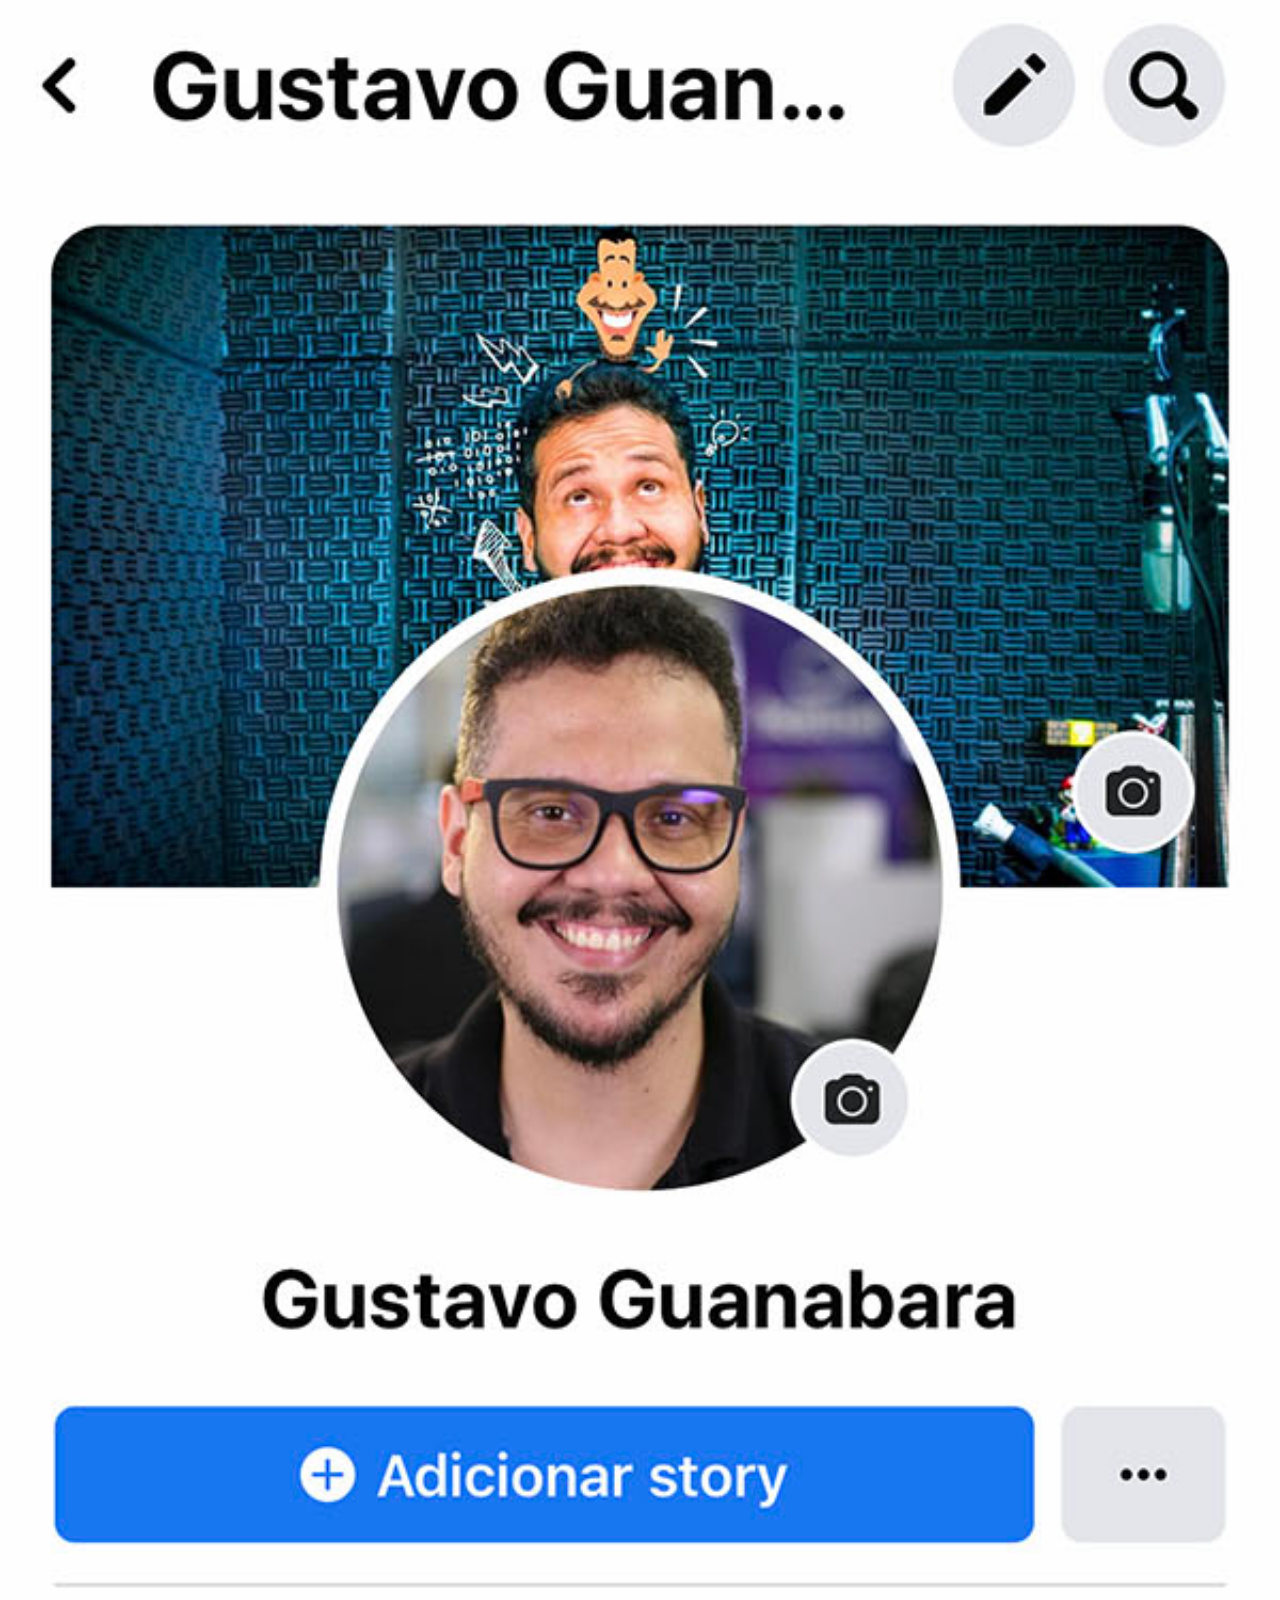
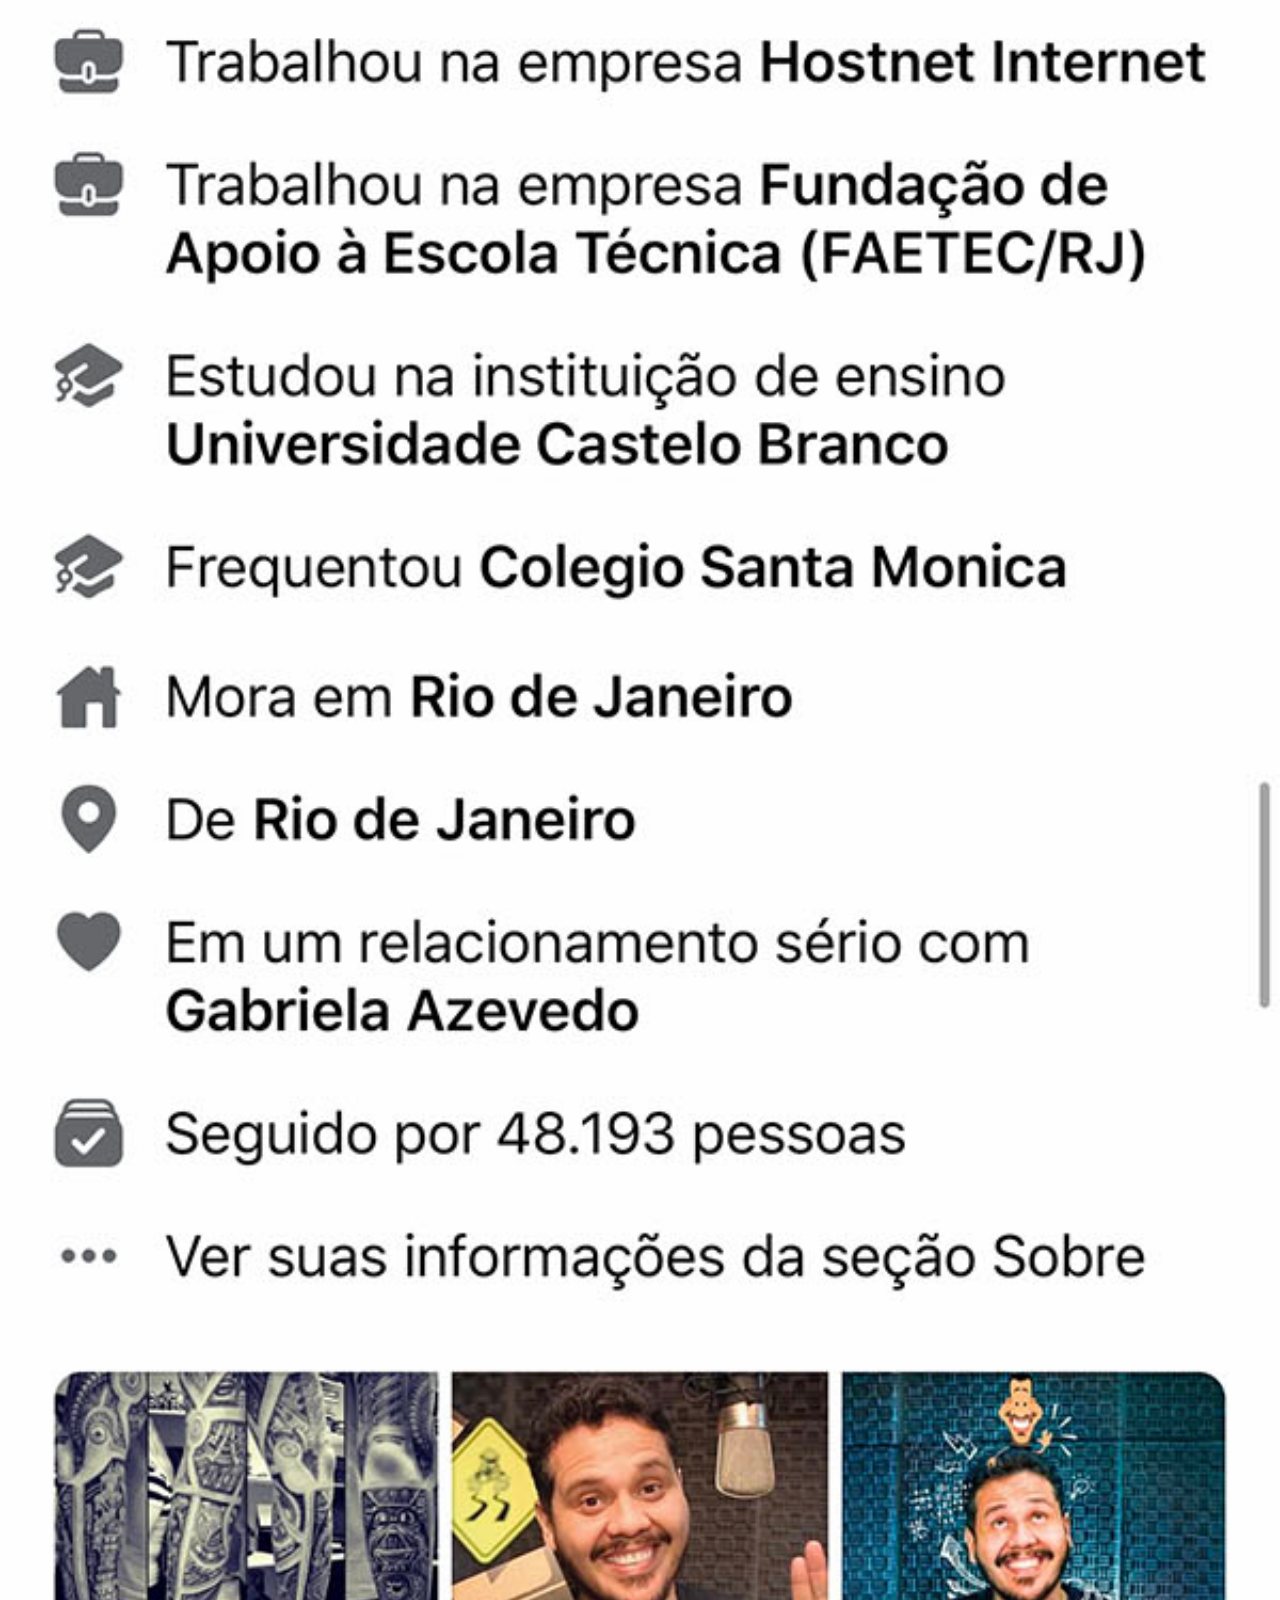
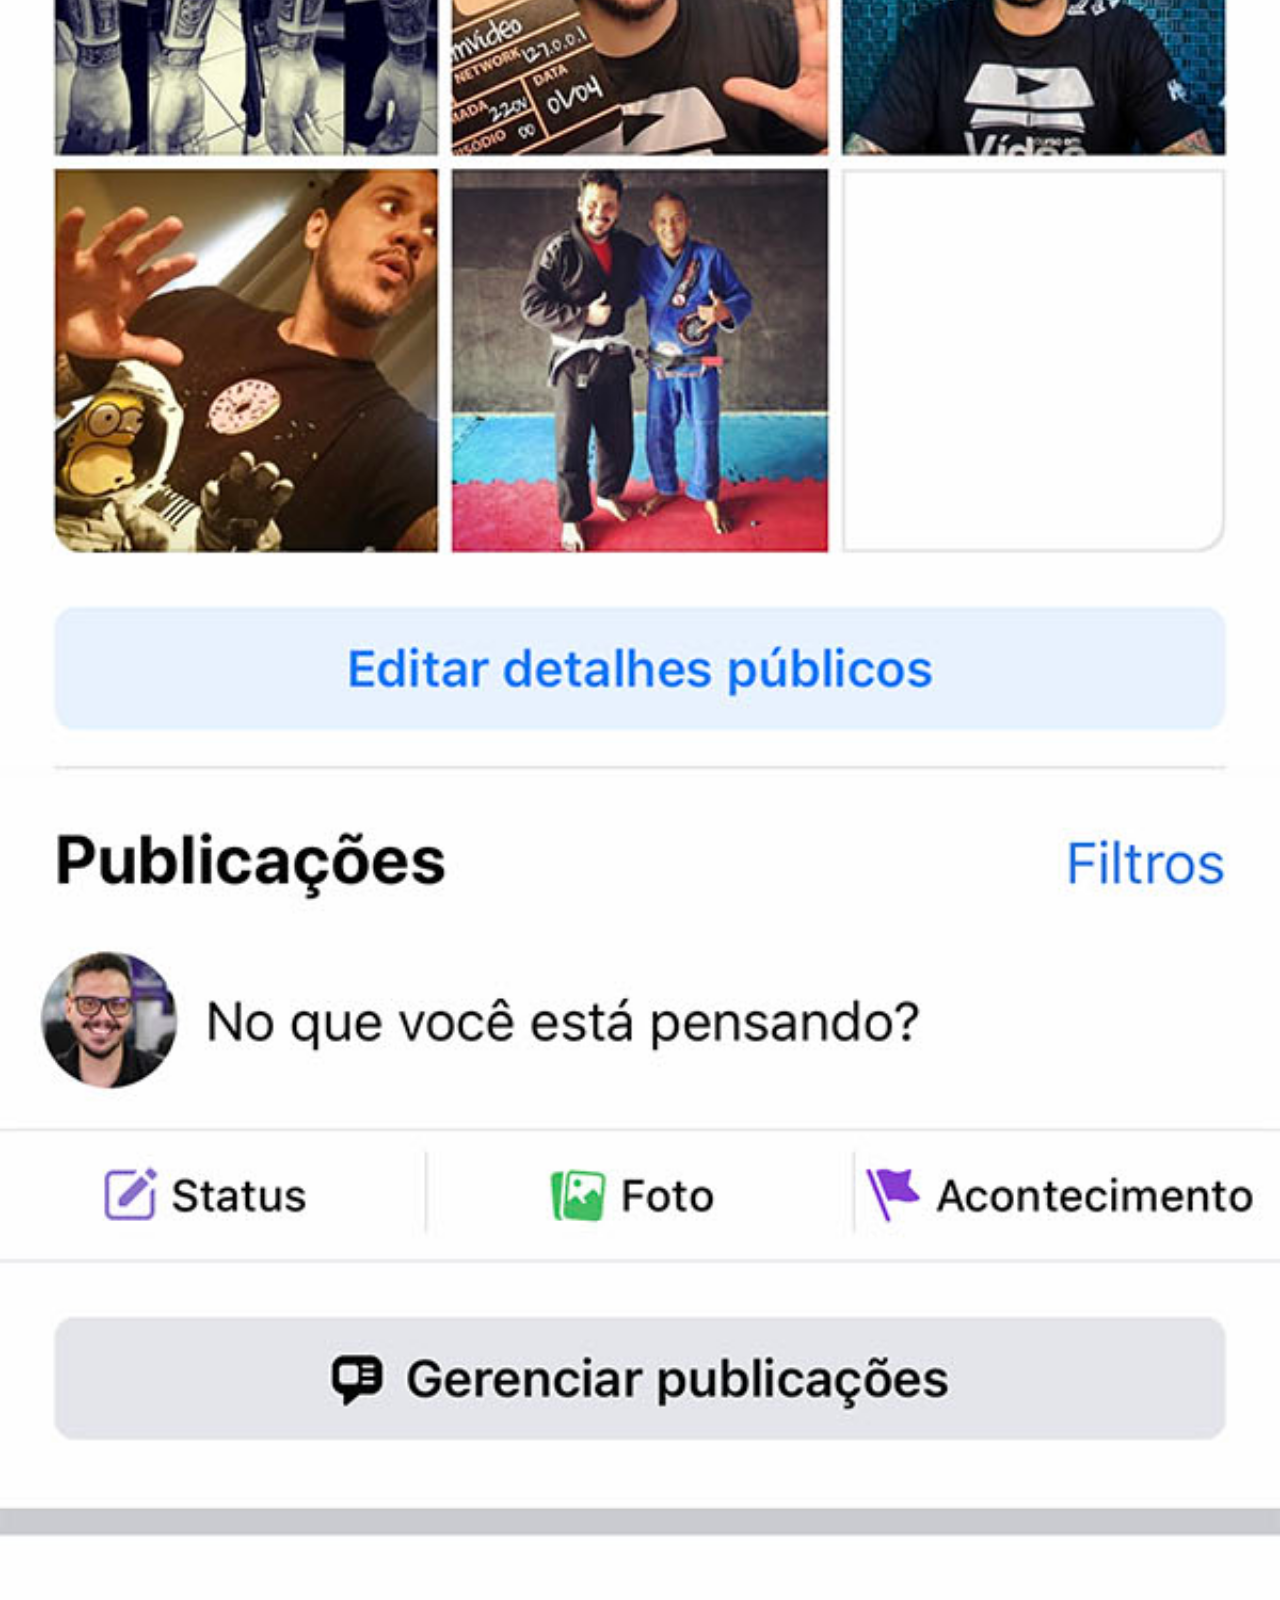
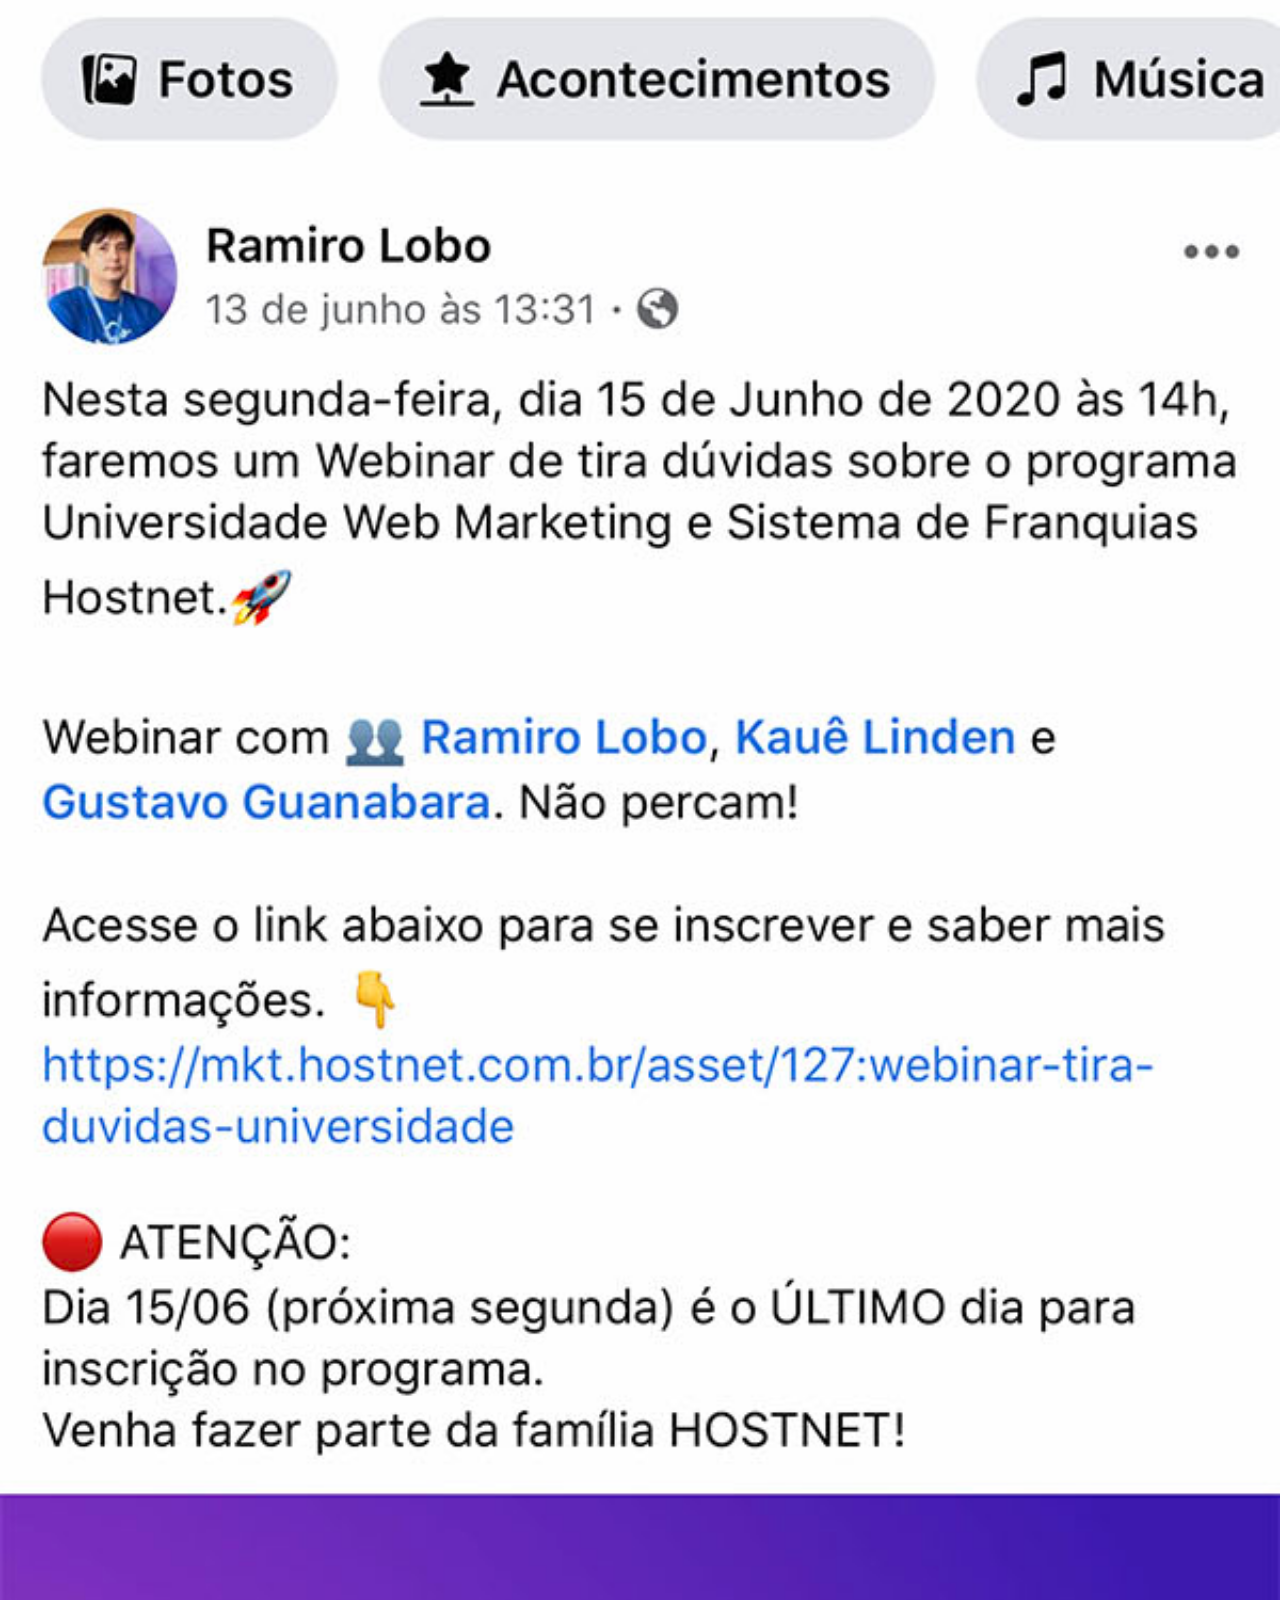
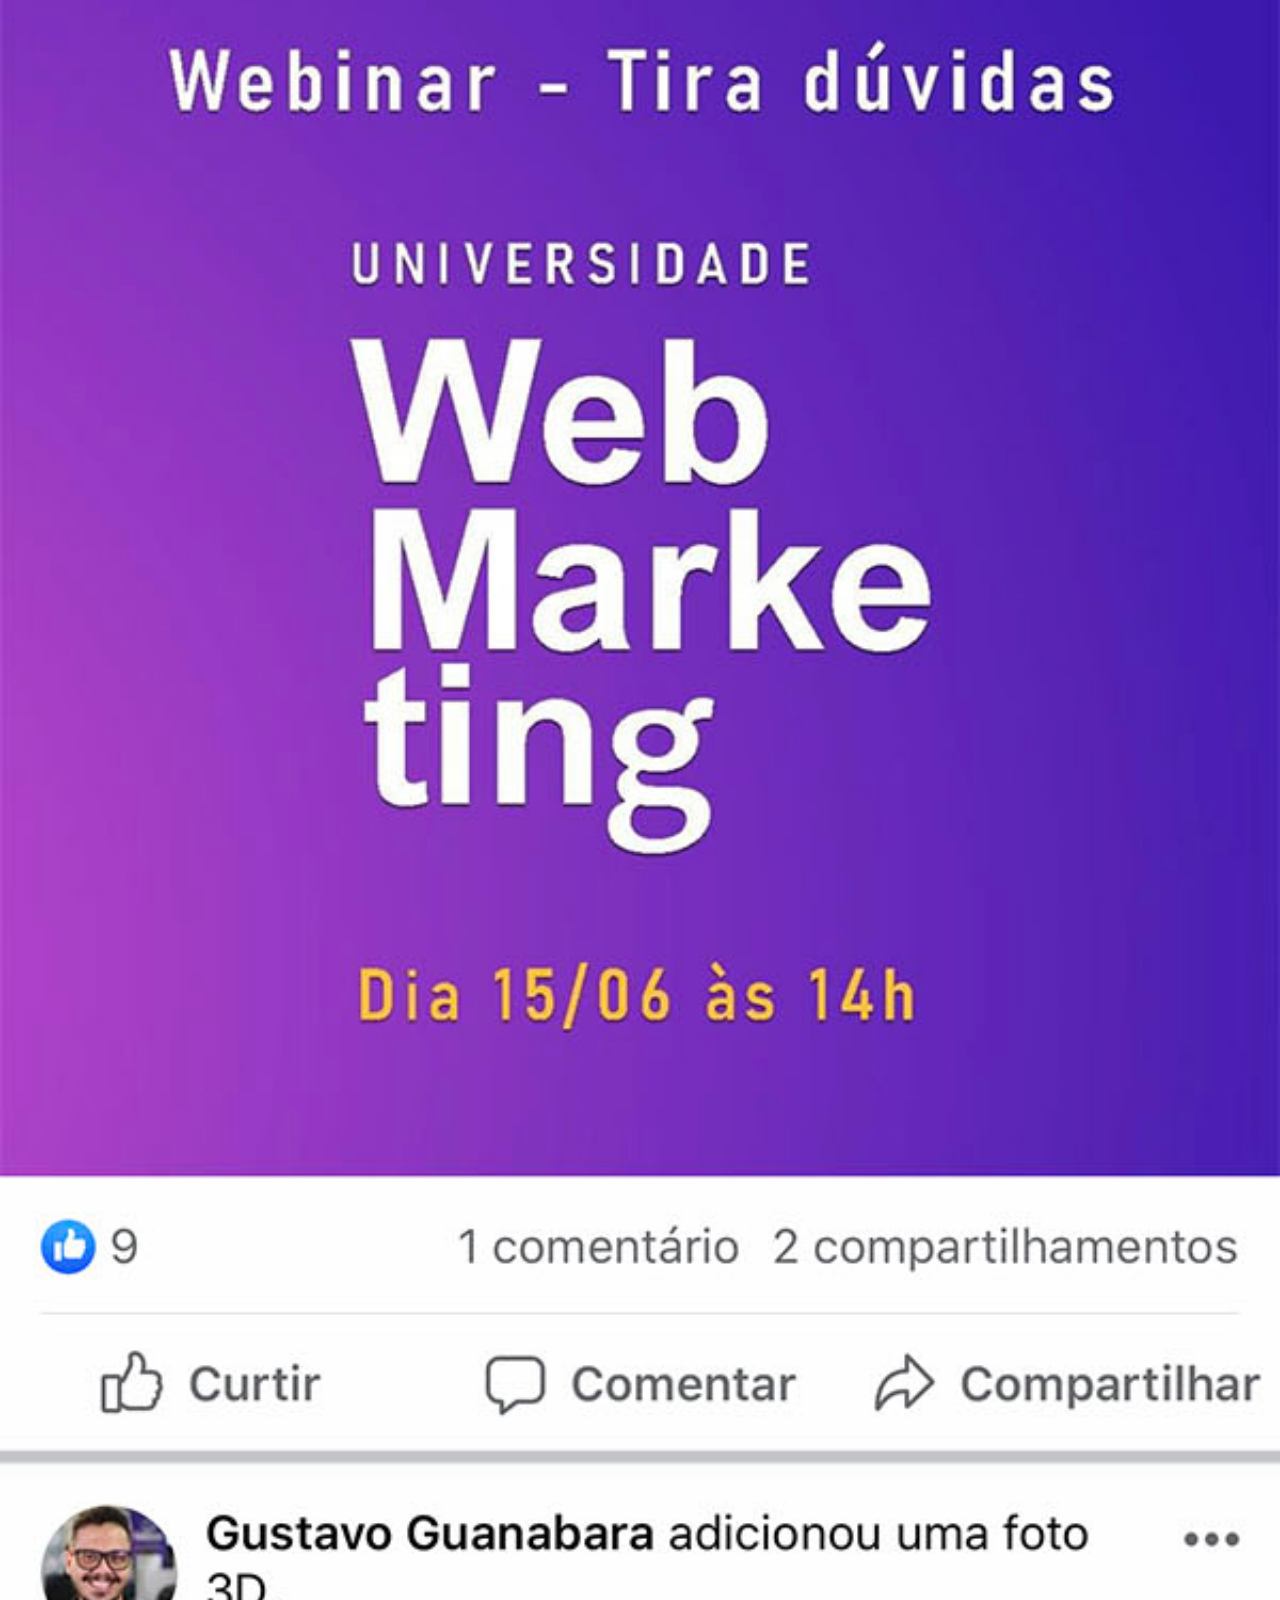
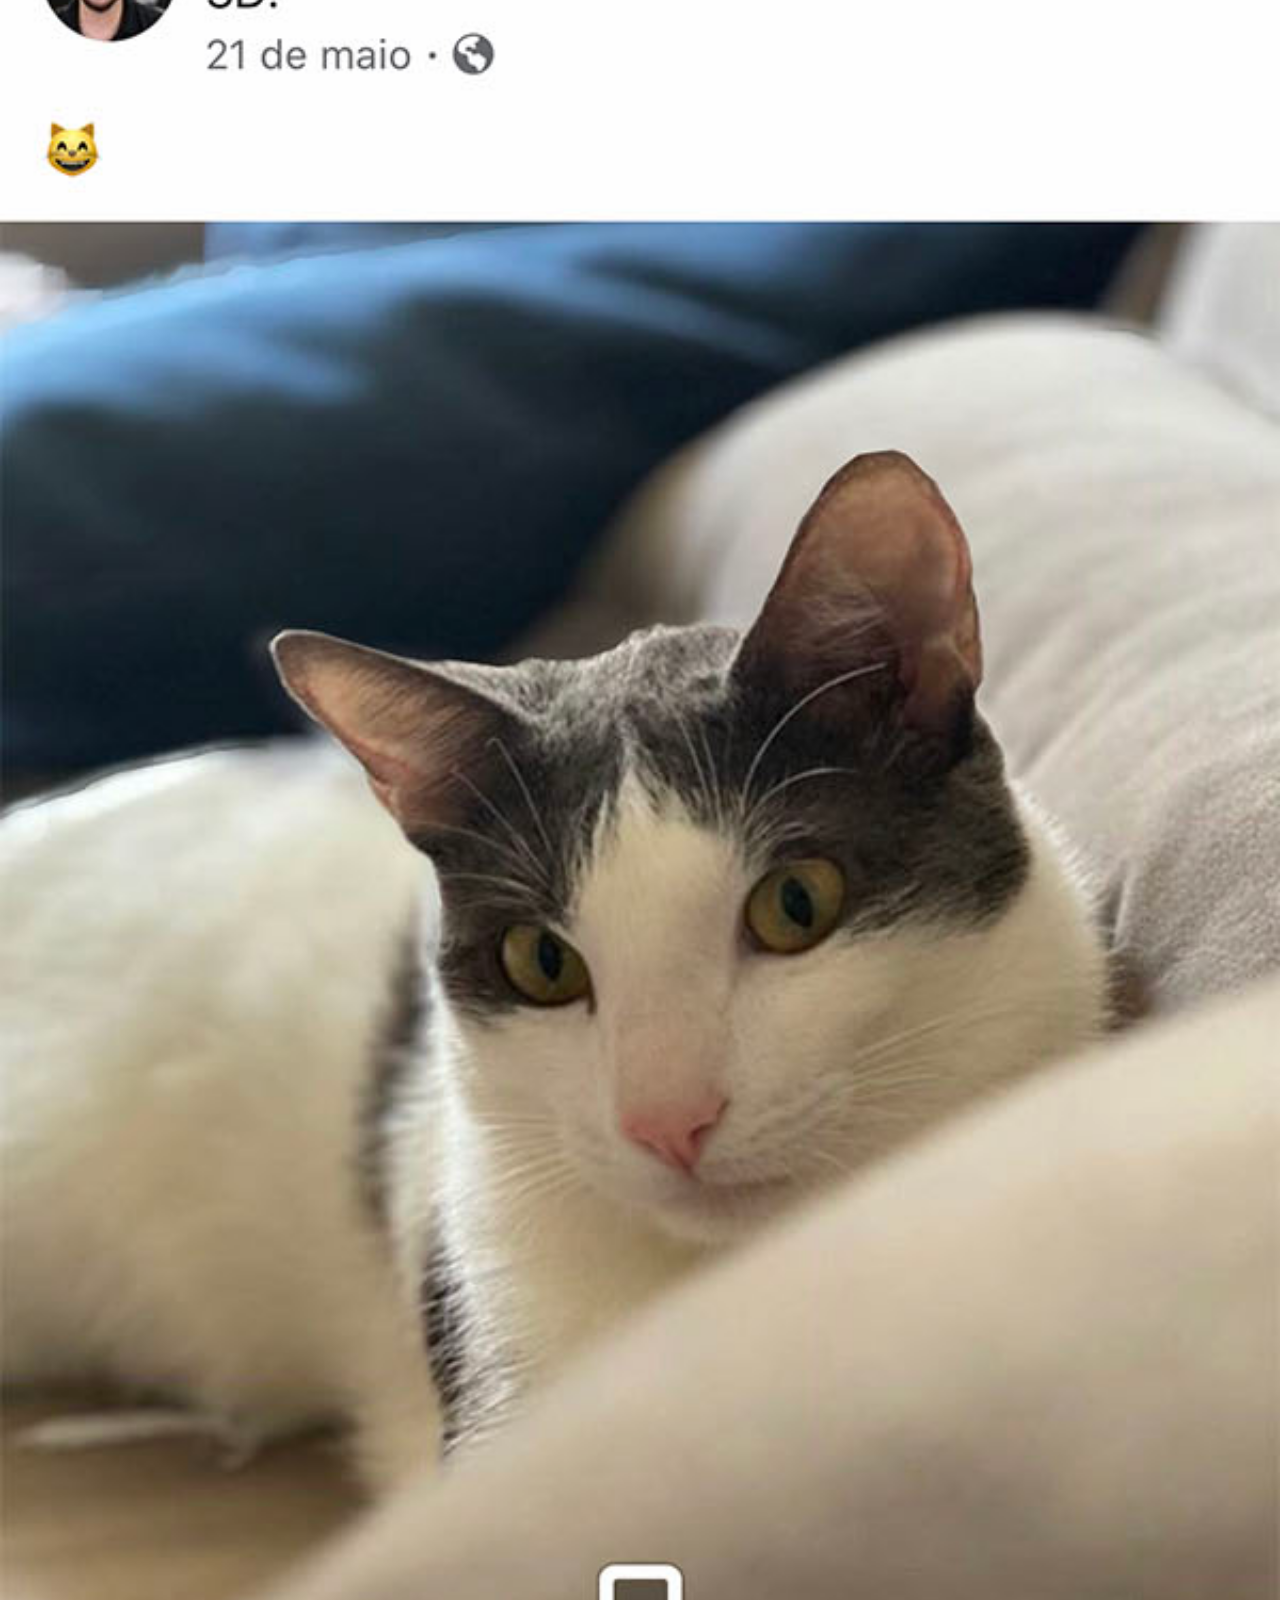
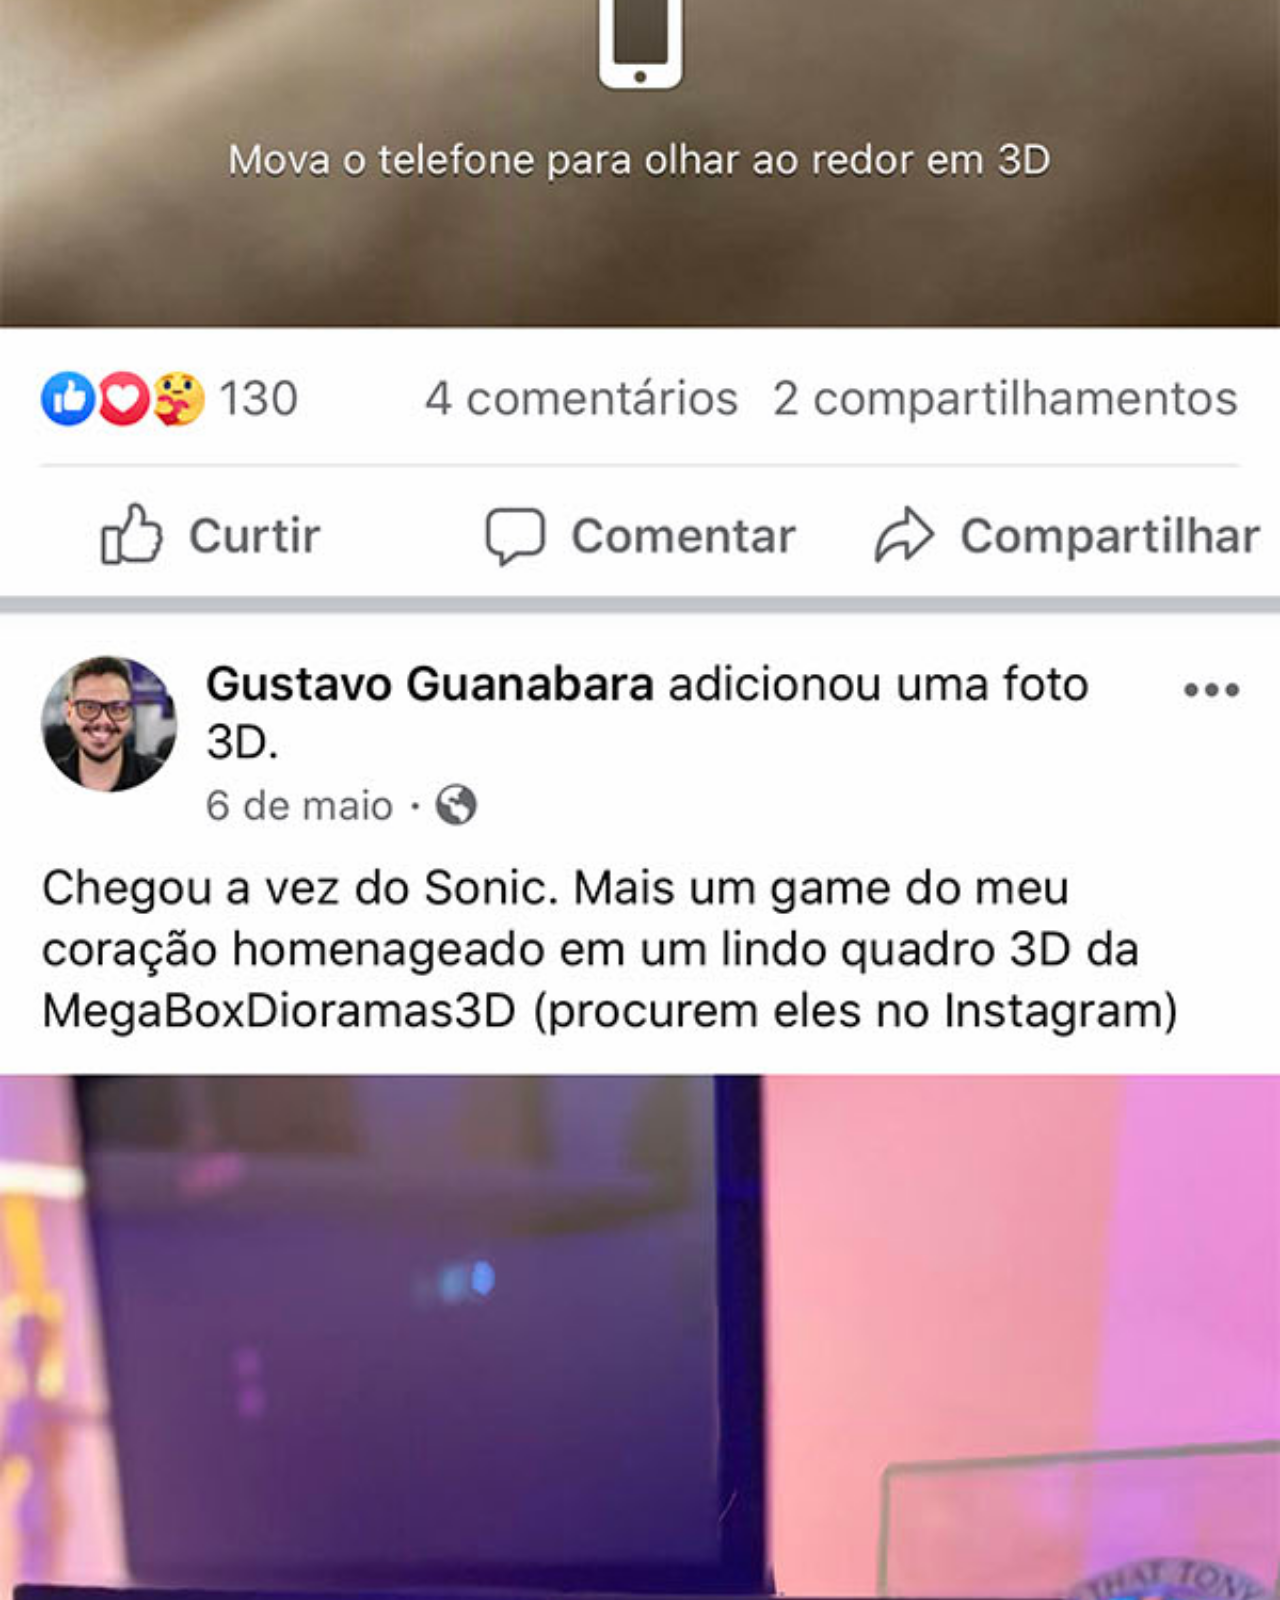
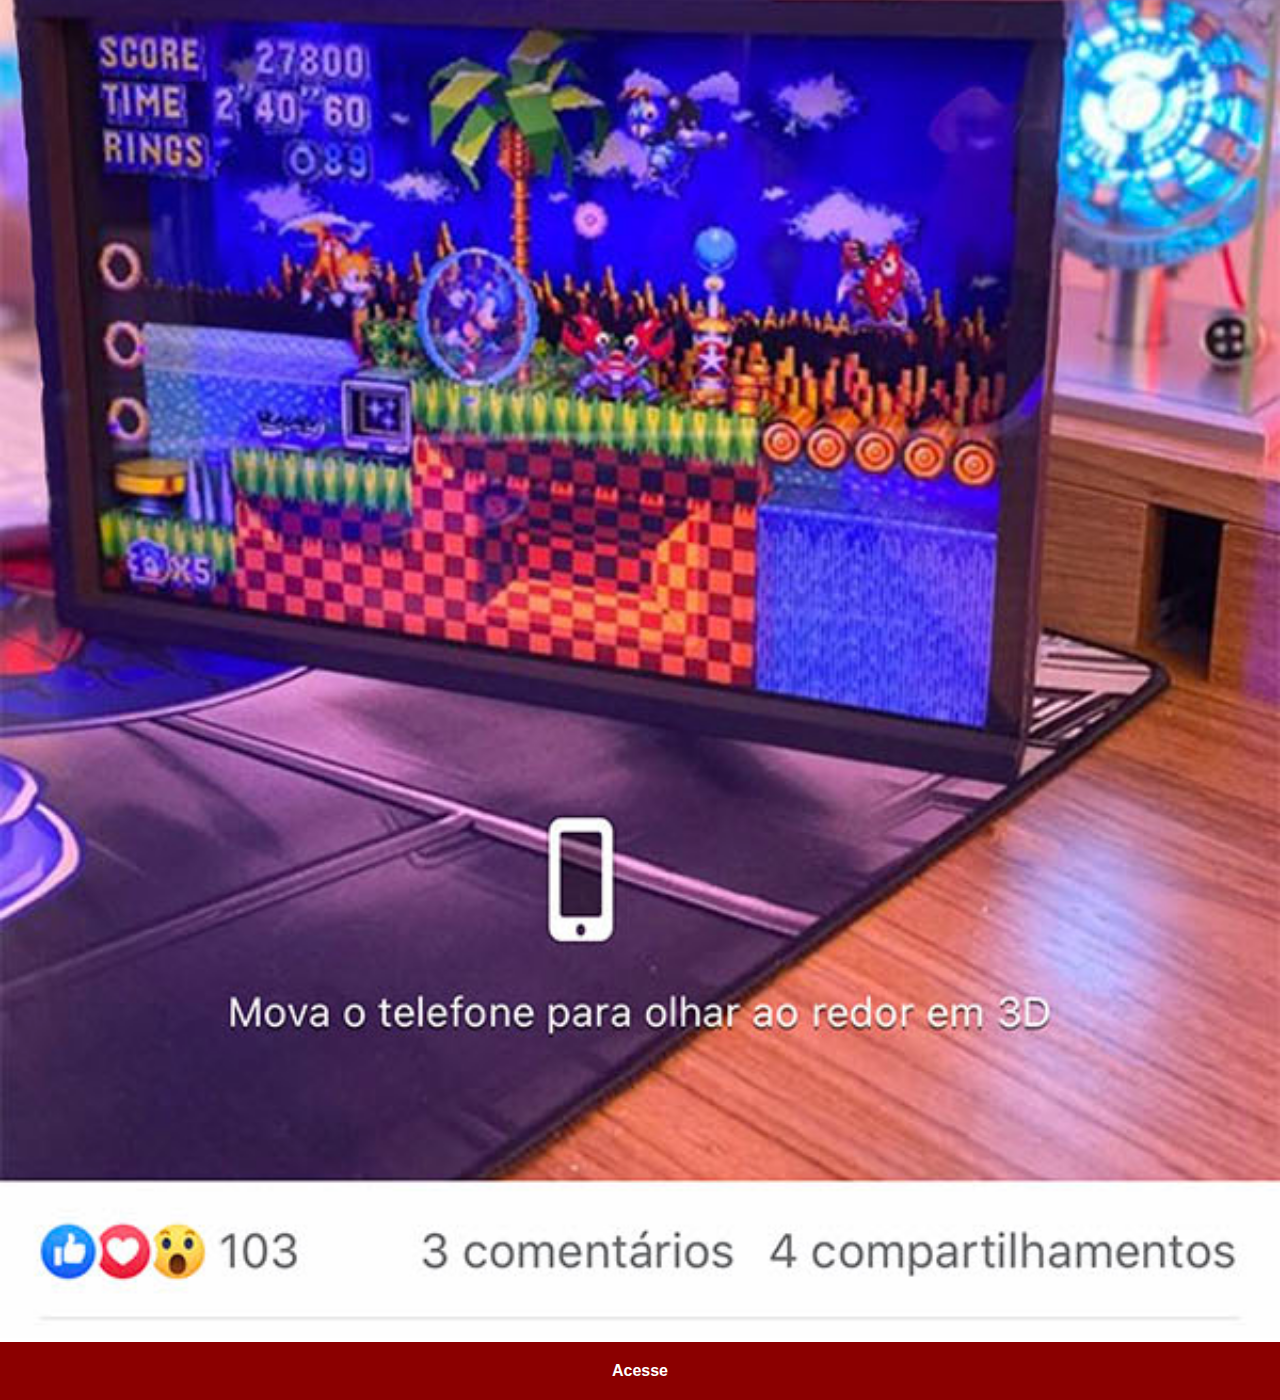
==== facebook.html @ bf7333f2 "Projeto base finalizado" ====
<!DOCTYPE html>
<html lang="pt-br">
<head>
    <meta charset="UTF-8">
    <meta name="viewport" content="width=device-width, initial-scale=1.0">
    <title>Facebook</title>
    <link rel="stylesheet" href="estilos/pagina.css">
</head>
<body>
    <img src="imagens/tela-facebook.jpg" alt="Facebook">
    <a href="https://www.facebook.com" target="_blank">Acesse</a>
</body>
</html>
---- estilos/pagina.css ----
@charset "UTF-8";

*{
margin: 0px;
padding: 0px;
font-family: arial;
}
::-webkit-scrollbar{
width: 0px;
height: 0px;
}
img{
width: 100vw;
}
a{
display: block;
background-color: darkred;
padding: 20px;
text-decoration: none;
font-weight: bold;
color: white;
text-align: center;
}
a:hover{
background-color: red;
}
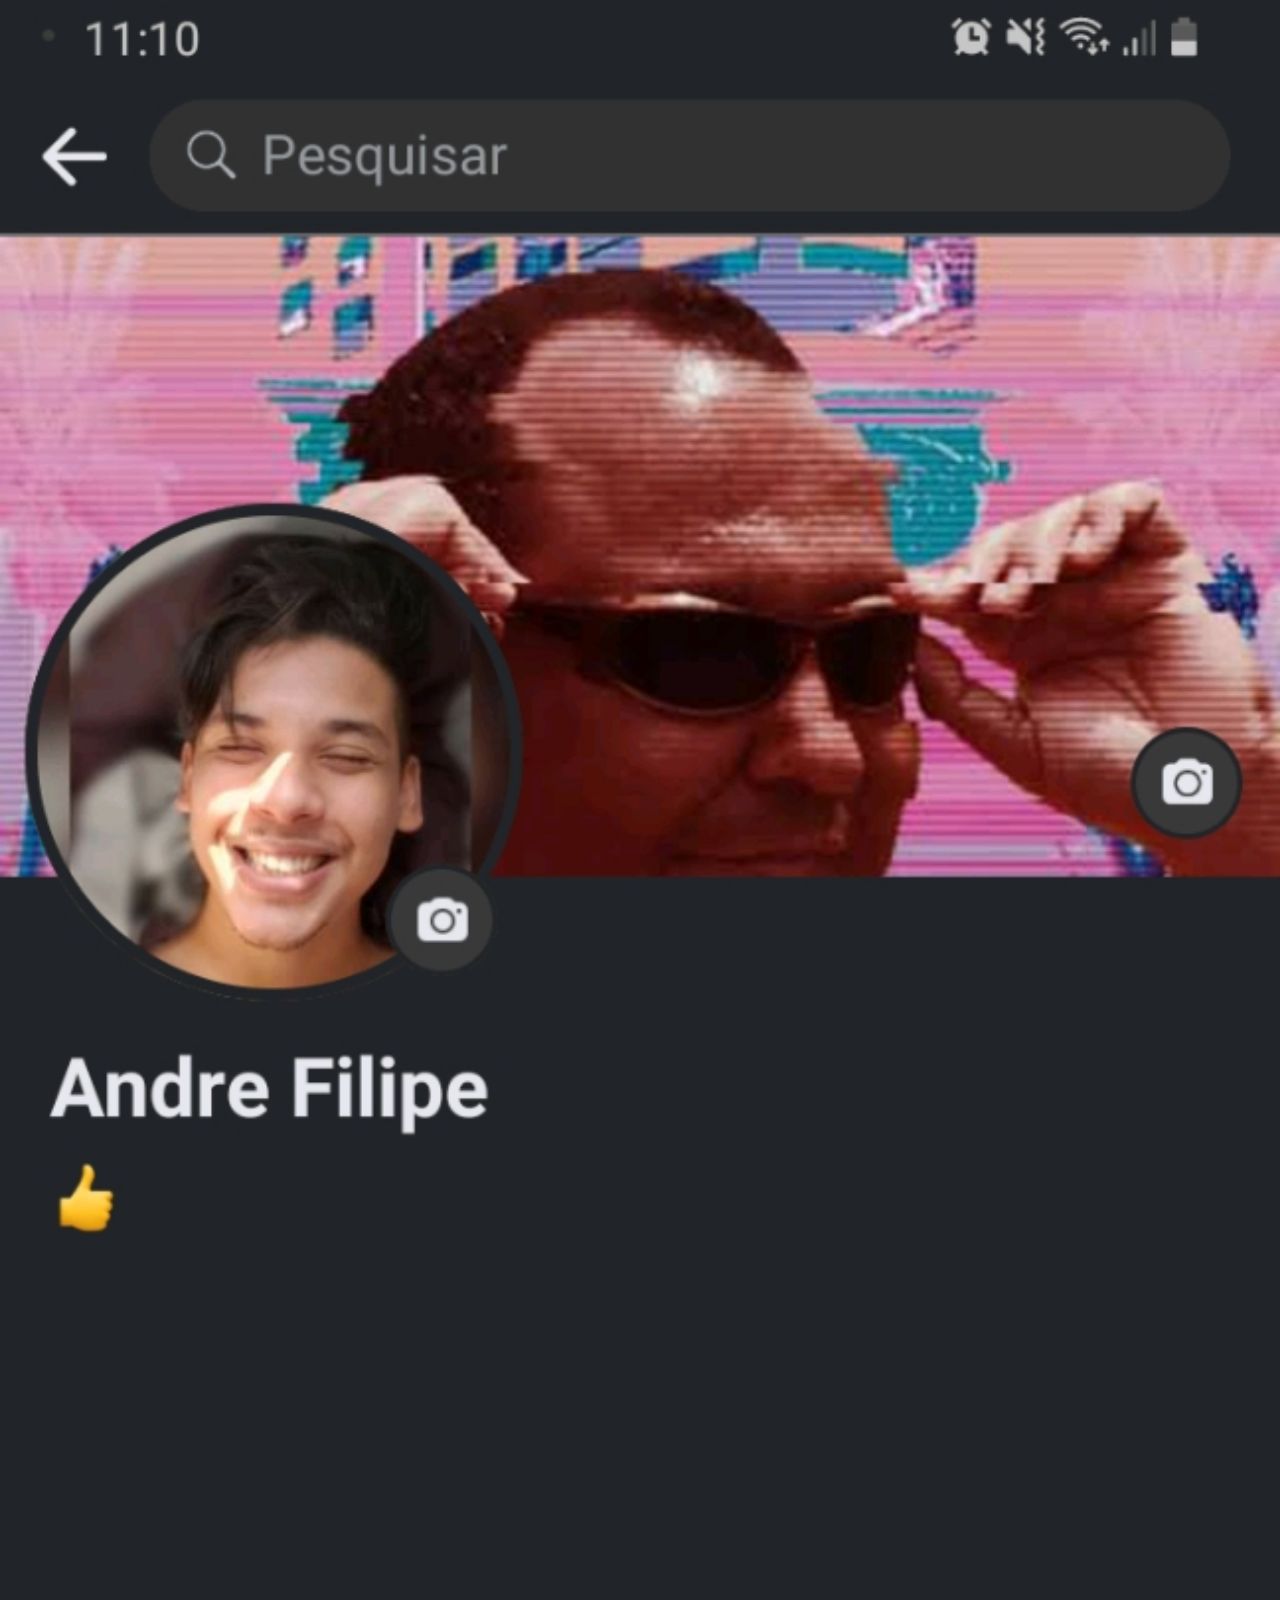
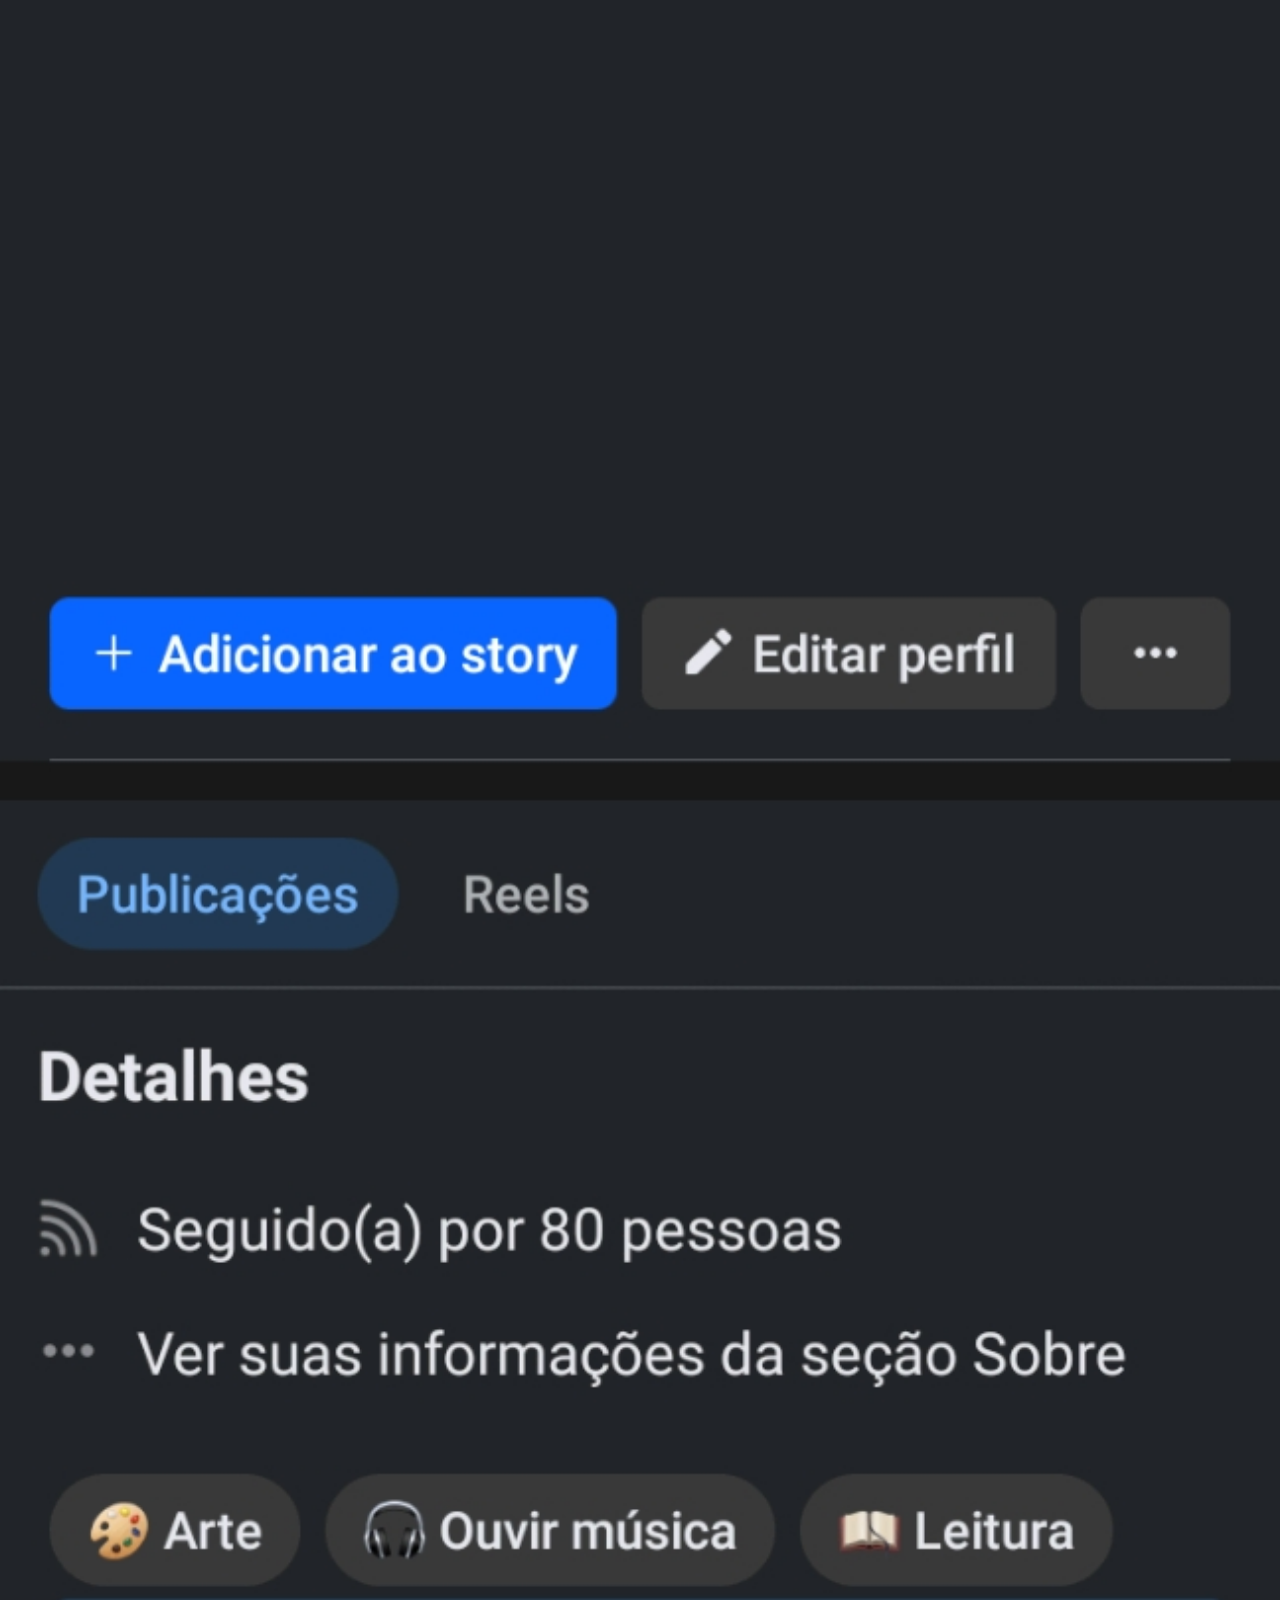
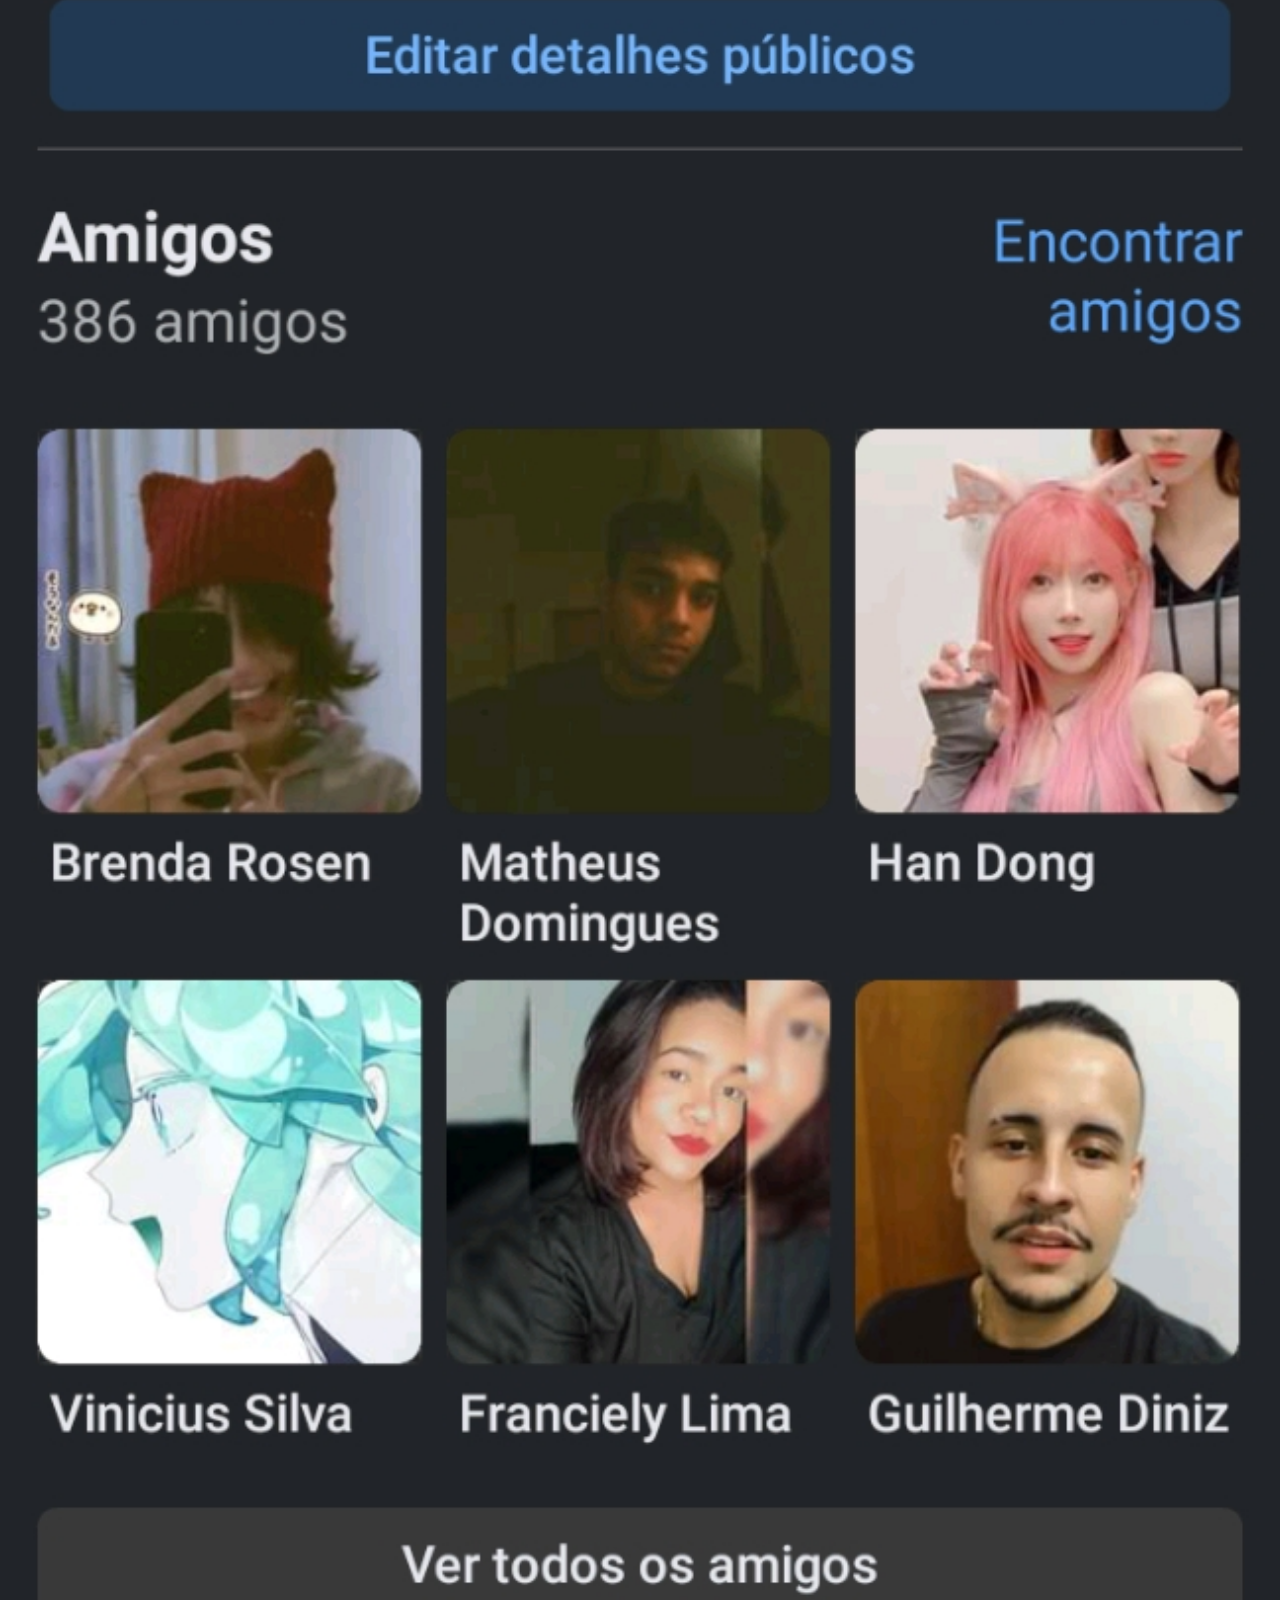
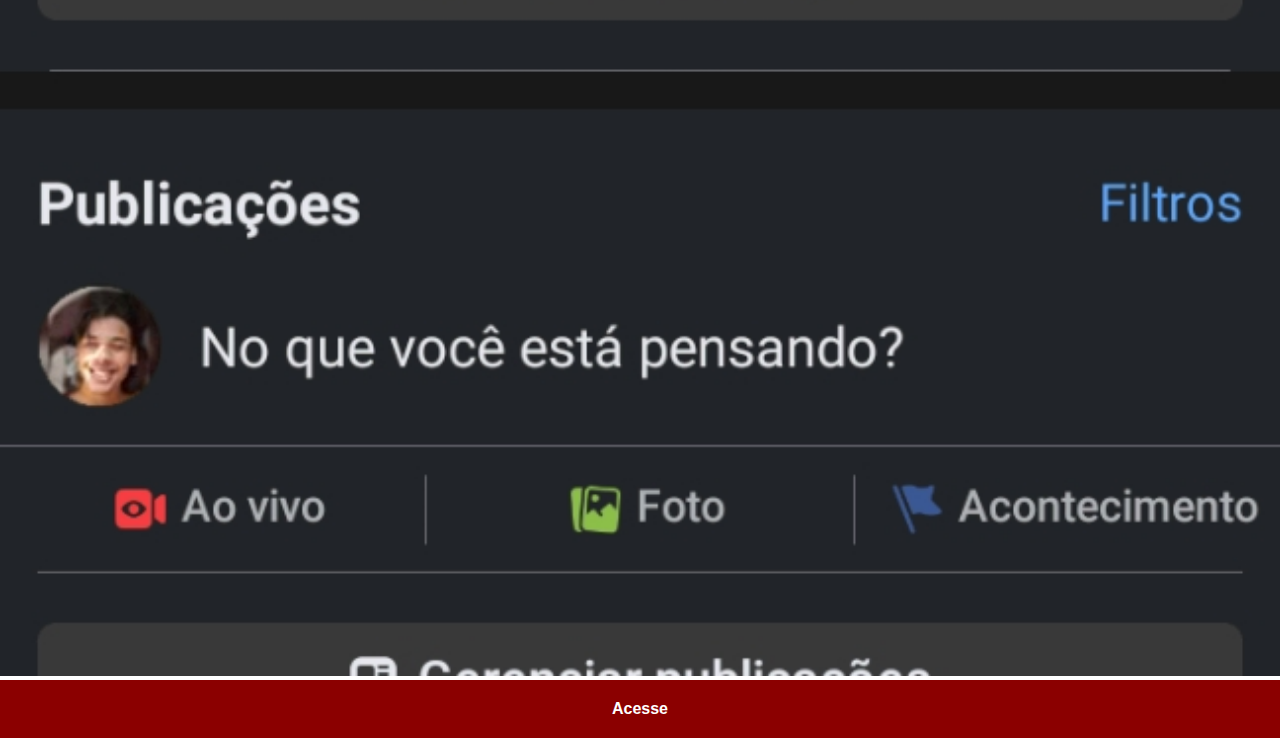
==== commit a477c52b: "Portifolio finalizado" ====
--- a/facebook.html
+++ b/facebook.html
@@ -8,6 +8,6 @@
 </head>
 <body>
     <img src="imagens/tela-facebook.jpg" alt="Facebook">
-    <a href="https://www.facebook.com" target="_blank">Acesse</a>
+    <a href="https://www.facebook.com/andre.domingues.58323/" target="_blank">Acesse</a>
 </body>
 </html>